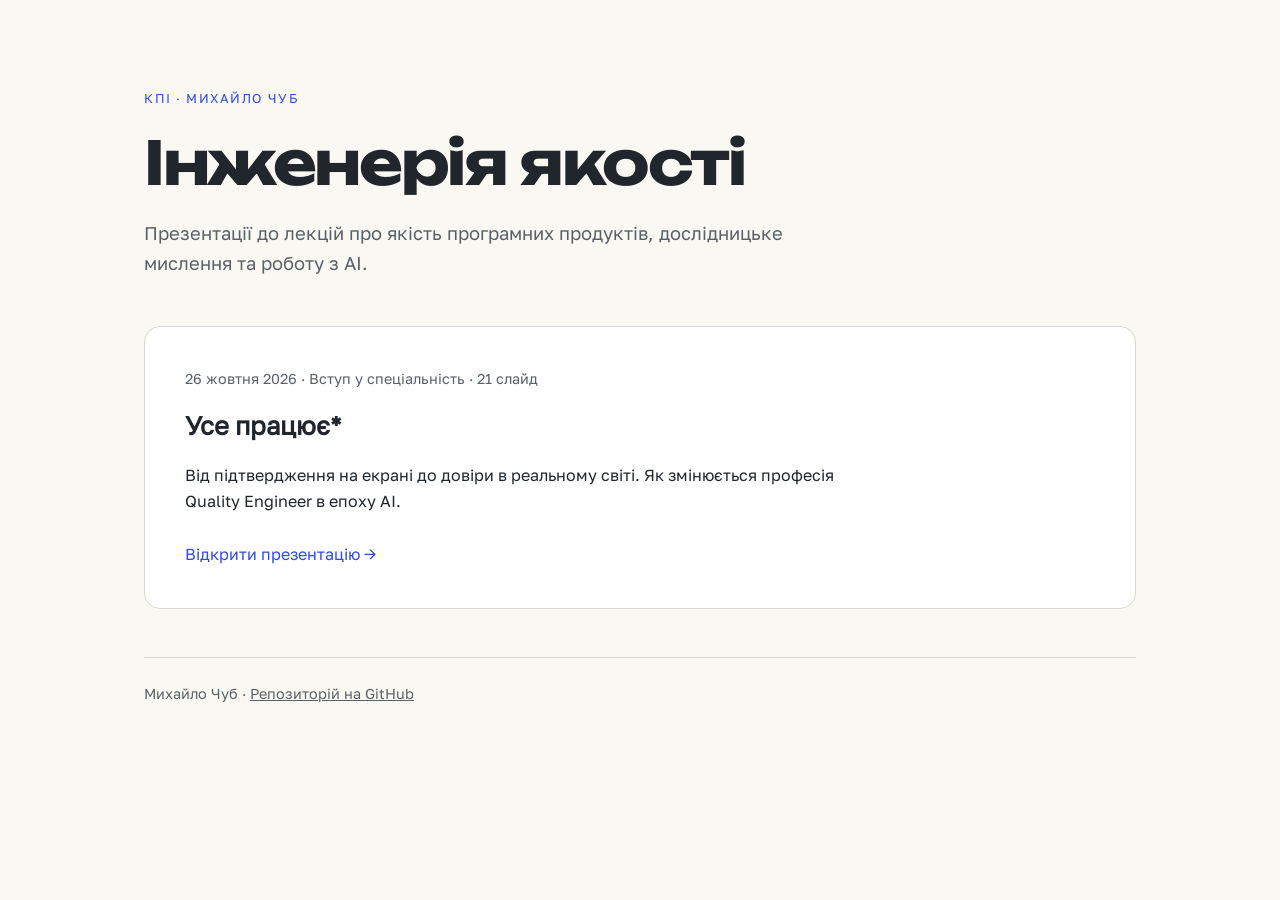
==== index.html @ 7977da23 "Publish first KPI quality engineering presentation" ====
<!doctype html>
<html lang="uk">
<head>
<meta charset="utf-8">
<meta name="viewport" content="width=device-width, initial-scale=1">
<meta name="description" content="Презентації Михайла Чуба з інженерії якості для лекцій у КПІ.">
<meta name="theme-color" content="#faf8f3">
<title>Інженерія якості — презентації · КПІ</title>
<style>
@font-face{font-family:Golos;src:url('intro-2026/assets/GolosText-Regular.ttf') format('truetype');font-display:swap}
@font-face{font-family:Unbounded;src:url('intro-2026/assets/Unbounded-Bold.ttf') format('truetype');font-weight:700;font-display:swap}
*{box-sizing:border-box}body{margin:0;background:#faf8f3;color:#20262b;font-family:Golos,system-ui,sans-serif;line-height:1.6}main{max-width:1040px;margin:auto;padding:clamp(28px,7vw,88px) 24px}header{margin-bottom:48px}.eyebrow{color:#304ae3;letter-spacing:.12em;text-transform:uppercase;font-size:.8rem}h1{font-family:Unbounded,system-ui,sans-serif;font-size:clamp(30px,6vw,60px);line-height:1.18;letter-spacing:-.04em;margin:20px 0}header p{max-width:640px;font-size:1.15rem;color:#596168}h2{font-size:1.6rem;margin:16px 0 10px}.card{display:block;padding:clamp(24px,4vw,40px);border:1px solid #d8d8d2;border-radius:16px;text-decoration:none;color:inherit;background:#fff}.card:hover{border-color:#304ae3}.card:focus-visible{outline:3px solid #304ae3;outline-offset:5px}.meta{font-size:.9rem;color:#596168}.card p{max-width:650px}.action{display:inline-block;margin-top:12px;color:#304ae3}footer{margin-top:48px;padding-top:24px;border-top:1px solid #d8d8d2;color:#596168;font-size:.9rem}footer a{color:inherit}
</style>
</head>
<body><main>
<header><div class="eyebrow">КПІ · Михайло Чуб</div><h1>Інженерія якості</h1><p>Презентації до лекцій про якість програмних продуктів, дослідницьке мислення та роботу з AI.</p></header>
<section aria-label="Презентації">
<a class="card" href="intro-2026/">
<div class="meta">26 жовтня 2026 · Вступ у спеціальність · 21 слайд</div>
<h2>Усе працює*</h2>
<p>Від підтвердження на екрані до довіри в реальному світі. Як змінюється професія Quality Engineer в епоху AI.</p>
<span class="action">Відкрити презентацію →</span>
</a>
</section>
<footer>Михайло Чуб · <a href="https://github.com/qamania/kpi-slides">Репозиторій на GitHub</a></footer>
</main></body></html>
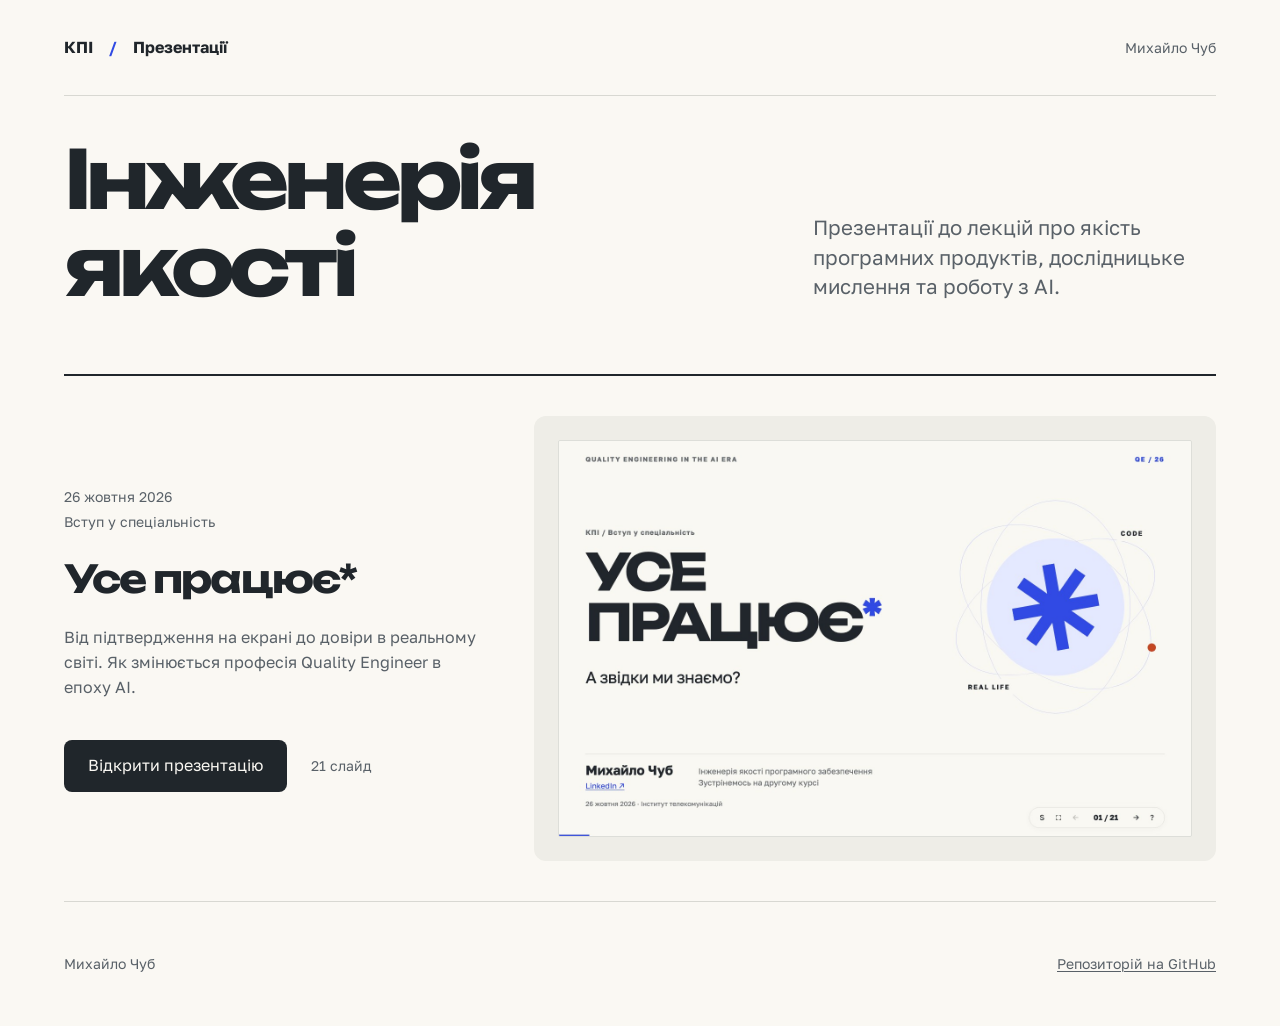
==== commit 34eb8f69: "Redesign lecture catalogue with editorial layout and cover preview" ====
--- a/index.html
+++ b/index.html
@@ -1,26 +1,42 @@
 <!doctype html>
 <html lang="uk">
 <head>
-<meta charset="utf-8">
-<meta name="viewport" content="width=device-width, initial-scale=1">
-<meta name="description" content="Презентації Михайла Чуба з інженерії якості для лекцій у КПІ.">
-<meta name="theme-color" content="#faf8f3">
-<title>Інженерія якості — презентації · КПІ</title>
-<style>
-@font-face{font-family:Golos;src:url('intro-2026/assets/GolosText-Regular.ttf') format('truetype');font-display:swap}
-@font-face{font-family:Unbounded;src:url('intro-2026/assets/Unbounded-Bold.ttf') format('truetype');font-weight:700;font-display:swap}
-*{box-sizing:border-box}body{margin:0;background:#faf8f3;color:#20262b;font-family:Golos,system-ui,sans-serif;line-height:1.6}main{max-width:1040px;margin:auto;padding:clamp(28px,7vw,88px) 24px}header{margin-bottom:48px}.eyebrow{color:#304ae3;letter-spacing:.12em;text-transform:uppercase;font-size:.8rem}h1{font-family:Unbounded,system-ui,sans-serif;font-size:clamp(30px,6vw,60px);line-height:1.18;letter-spacing:-.04em;margin:20px 0}header p{max-width:640px;font-size:1.15rem;color:#596168}h2{font-size:1.6rem;margin:16px 0 10px}.card{display:block;padding:clamp(24px,4vw,40px);border:1px solid #d8d8d2;border-radius:16px;text-decoration:none;color:inherit;background:#fff}.card:hover{border-color:#304ae3}.card:focus-visible{outline:3px solid #304ae3;outline-offset:5px}.meta{font-size:.9rem;color:#596168}.card p{max-width:650px}.action{display:inline-block;margin-top:12px;color:#304ae3}footer{margin-top:48px;padding-top:24px;border-top:1px solid #d8d8d2;color:#596168;font-size:.9rem}footer a{color:inherit}
-</style>
+  <meta charset="utf-8">
+  <meta name="viewport" content="width=device-width, initial-scale=1">
+  <meta name="description" content="Презентації Михайла Чуба з інженерії якості для лекцій у КПІ.">
+  <meta name="theme-color" content="#faf8f3">
+  <title>Інженерія якості — презентації · КПІ</title>
+  <link rel="preload" href="intro-2026/assets/Unbounded-Bold.ttf" as="font" type="font/ttf" crossorigin>
+  <link rel="preload" href="intro-2026/assets/GolosText-Regular.ttf" as="font" type="font/ttf" crossorigin>
+  <link rel="stylesheet" href="styles.css">
 </head>
-<body><main>
-<header><div class="eyebrow">КПІ · Михайло Чуб</div><h1>Інженерія якості</h1><p>Презентації до лекцій про якість програмних продуктів, дослідницьке мислення та роботу з AI.</p></header>
-<section aria-label="Презентації">
-<a class="card" href="intro-2026/">
-<div class="meta">26 жовтня 2026 · Вступ у спеціальність · 21 слайд</div>
-<h2>Усе працює*</h2>
-<p>Від підтвердження на екрані до довіри в реальному світі. Як змінюється професія Quality Engineer в епоху AI.</p>
-<span class="action">Відкрити презентацію →</span>
-</a>
-</section>
-<footer>Михайло Чуб · <a href="https://github.com/qamania/kpi-slides">Репозиторій на GitHub</a></footer>
-</main></body></html>
+<body>
+  <a class="skip-link" href="#main">До презентацій</a>
+  <div class="container">
+    <header class="masthead">
+      <span class="wordmark">КПІ <span class="wordmark-divider" aria-hidden="true">/</span> Презентації</span>
+      <span class="author">Михайло Чуб</span>
+    </header>
+    <main id="main">
+      <div class="hero">
+        <h1>Інженерія<br>якості</h1>
+        <p class="lead">Презентації до лекцій про якість програмних продуктів, дослідницьке мислення та роботу з AI.</p>
+      </div>
+      <section class="catalogue" aria-label="Презентації">
+        <a class="lecture" href="intro-2026/">
+          <div class="lecture-copy">
+            <div class="lecture-meta"><time datetime="2026-10-26">26 жовтня 2026</time><span>Вступ у спеціальність</span></div>
+            <h2>Усе працює*</h2>
+            <p class="lecture-description">Від підтвердження на екрані до довіри в реальному світі. Як змінюється професія Quality Engineer в епоху AI.</p>
+            <div class="lecture-open"><span class="action">Відкрити презентацію</span><span class="slide-count">21 слайд</span></div>
+          </div>
+          <figure class="lecture-preview">
+            <img src="assets/intro-2026-cover.jpg" width="1440" height="900" alt="Обкладинка презентації «Усе працює*»: А звідки ми знаємо?" fetchpriority="high">
+          </figure>
+        </a>
+      </section>
+    </main>
+    <footer class="colophon"><span>Михайло Чуб</span><a href="https://github.com/qamania/kpi-slides">Репозиторій на GitHub</a></footer>
+  </div>
+</body>
+</html>
--- a/styles.css
+++ b/styles.css
@@ -0,0 +1,62 @@
+/* Hallmark · shape: Catalogue · genre: editorial · theme: Ink (deal 2/3, brand-adapted) · redesign: full · draw: fd8304
+ * hero: Banner · nav: edge-aligned masthead · footer: colophon · imagery: screenshots 1 (Playwright) · signature: actual lecture cover
+ * axes: light/geometric-sans/chromatic-blue · posture: restrained · ink: paper · copy: verbatim · v2.0.0 */
+/* Hallmark · pre-emit critique: P4 H5 E4 S5 R5 V4 · weakest: P, retained the concise lecture catalogue instead of adding an invented course pitch */
+/* Hallmark · hero-review: subagent · fix · 1 finding · 1 resolved · finish-review: subagent · ship · 0 findings · gap: none */
+/* Hallmark · waive 59 · catalogue separated by rules · one real lecture needs a compact index rather than marketing section gaps */
+@import url('./tokens.css');
+@import url('./base.css');
+
+@font-face { font-family: Golos; src: url('intro-2026/assets/GolosText-Regular.ttf') format('truetype'); font-weight: 400; font-display: swap; }
+@font-face { font-family: Golos; src: url('intro-2026/assets/GolosText-Bold.ttf') format('truetype'); font-weight: 700; font-display: swap; }
+@font-face { font-family: Unbounded; src: url('intro-2026/assets/Unbounded-Bold.ttf') format('truetype'); font-weight: 700; font-display: swap; }
+
+.masthead { min-height: 96px; display: flex; align-items: center; justify-content: space-between; gap: var(--space-lg); border-bottom: 1px solid var(--color-rule); }
+.wordmark { font-weight: 700; font-size: var(--text-md); }
+.wordmark-divider { color: var(--color-accent); margin-inline: var(--space-sm); }
+.author { color: var(--color-muted); font-size: var(--text-sm); }
+.hero { display: grid; grid-template-columns: minmax(0, 1.7fr) minmax(0, 1fr); gap: var(--space-2xl); align-items: end; padding-block: var(--space-xl) var(--space-2xl); }
+h1 { font-size: var(--text-display); line-height: 1.08; letter-spacing: -.065em; max-width: 13ch; }
+.hero .lead { max-width: 34ch; padding-bottom: var(--space-xs); color: var(--color-muted); }
+.catalogue { border-top: 2px solid var(--color-ink); border-bottom: 1px solid var(--color-rule); }
+.lecture { display: grid; grid-template-columns: minmax(0, .9fr) minmax(0, 1.4fr); gap: var(--gap-columns); align-items: center; padding-block: var(--space-xl); text-decoration: none; }
+.lecture-copy { min-width: 0; padding-right: var(--space-lg); }
+.lecture-meta { display: flex; flex-direction: column; gap: var(--space-2xs); color: var(--color-muted); font-size: var(--text-sm); }
+h2 { font-size: var(--text-section); letter-spacing: -.05em; line-height: 1.15; margin-block: var(--space-lg); }
+.lecture-description { max-width: 46ch; color: var(--color-muted); }
+.lecture-open { display: flex; flex-wrap: wrap; align-items: center; gap: var(--space-lg); margin-top: var(--space-xl); }
+.action { display: inline-flex; min-height: 52px; align-items: center; justify-content: center; padding: var(--space-sm) var(--space-lg); border-radius: var(--radius-control); background: var(--color-ink); color: var(--color-paper); font-size: var(--text-md); white-space: nowrap; }
+.slide-count { font-size: var(--text-sm); color: var(--color-muted); white-space: nowrap; }
+.lecture-preview { margin: 0; background: var(--color-preview); padding: var(--space-lg); border-radius: var(--radius-card); }
+.lecture-preview img { width: 100%; height: auto; border: 1px solid var(--color-image-rule); border-radius: var(--radius-image); }
+.lecture:hover .action { background: var(--color-accent); color: var(--color-accent-ink); }
+.lecture:active .action { transform: translateY(1px); }
+.lecture:focus-visible { outline: 3px solid var(--color-focus); outline-offset: 6px; border-radius: var(--radius-image); }
+.colophon { display: flex; justify-content: space-between; align-items: center; gap: var(--space-lg); padding-block: var(--space-xl); color: var(--color-muted); font-size: var(--text-sm); }
+.colophon a { display: inline-flex; align-items: center; min-height: 44px; white-space: nowrap; }
+.colophon a:hover { color: var(--color-accent); }
+.colophon a:active { color: var(--color-ink); }
+.skip-link { position: absolute; top: var(--space-md); left: var(--space-md); padding: var(--space-sm) var(--space-lg); z-index: var(--z-toast); background: var(--color-ink); color: var(--color-paper); transform: translateY(-200%); }
+.skip-link:focus-visible { transform: none; }
+@media (max-width: 60rem) {
+  .hero { gap: var(--space-xl); }
+  .lecture { grid-template-columns: minmax(0, 1fr) minmax(0, 1.1fr); }
+  .lecture-copy { padding-right: 0; }
+  .lecture-preview { padding: var(--space-md); }
+}
+@media (max-width: 47rem) {
+  .masthead { min-height: 80px; gap: var(--space-sm); }
+  .wordmark { font-size: var(--text-sm); }
+  .wordmark-divider { margin-inline: var(--space-2xs); }
+  .author { font-size: var(--text-sm); }
+  .hero { grid-template-columns: minmax(0, 1fr); gap: var(--space-lg); padding-block: var(--space-xl); }
+  h1 { font-size: var(--text-display-mobile); letter-spacing: -.06em; }
+  .hero .lead { font-size: var(--text-md); max-width: 36ch; padding-bottom: 0; }
+  .lecture { grid-template-columns: minmax(0, 1fr); gap: var(--space-lg); padding-block: var(--space-lg) var(--space-xl); }
+  .lecture-preview { grid-row: 1; }
+  .lecture-meta { flex-direction: row; flex-wrap: wrap; gap: var(--space-2xs) var(--space-md); }
+  h2 { font-size: var(--text-section-mobile); margin-block: var(--space-md); }
+  .lecture-open { margin-top: var(--space-lg); gap: var(--space-md); }
+  .action { min-height: 52px; padding-inline: var(--space-md); }
+  .colophon { padding-block: var(--space-lg); gap: var(--space-xs); flex-wrap: wrap; }
+}
